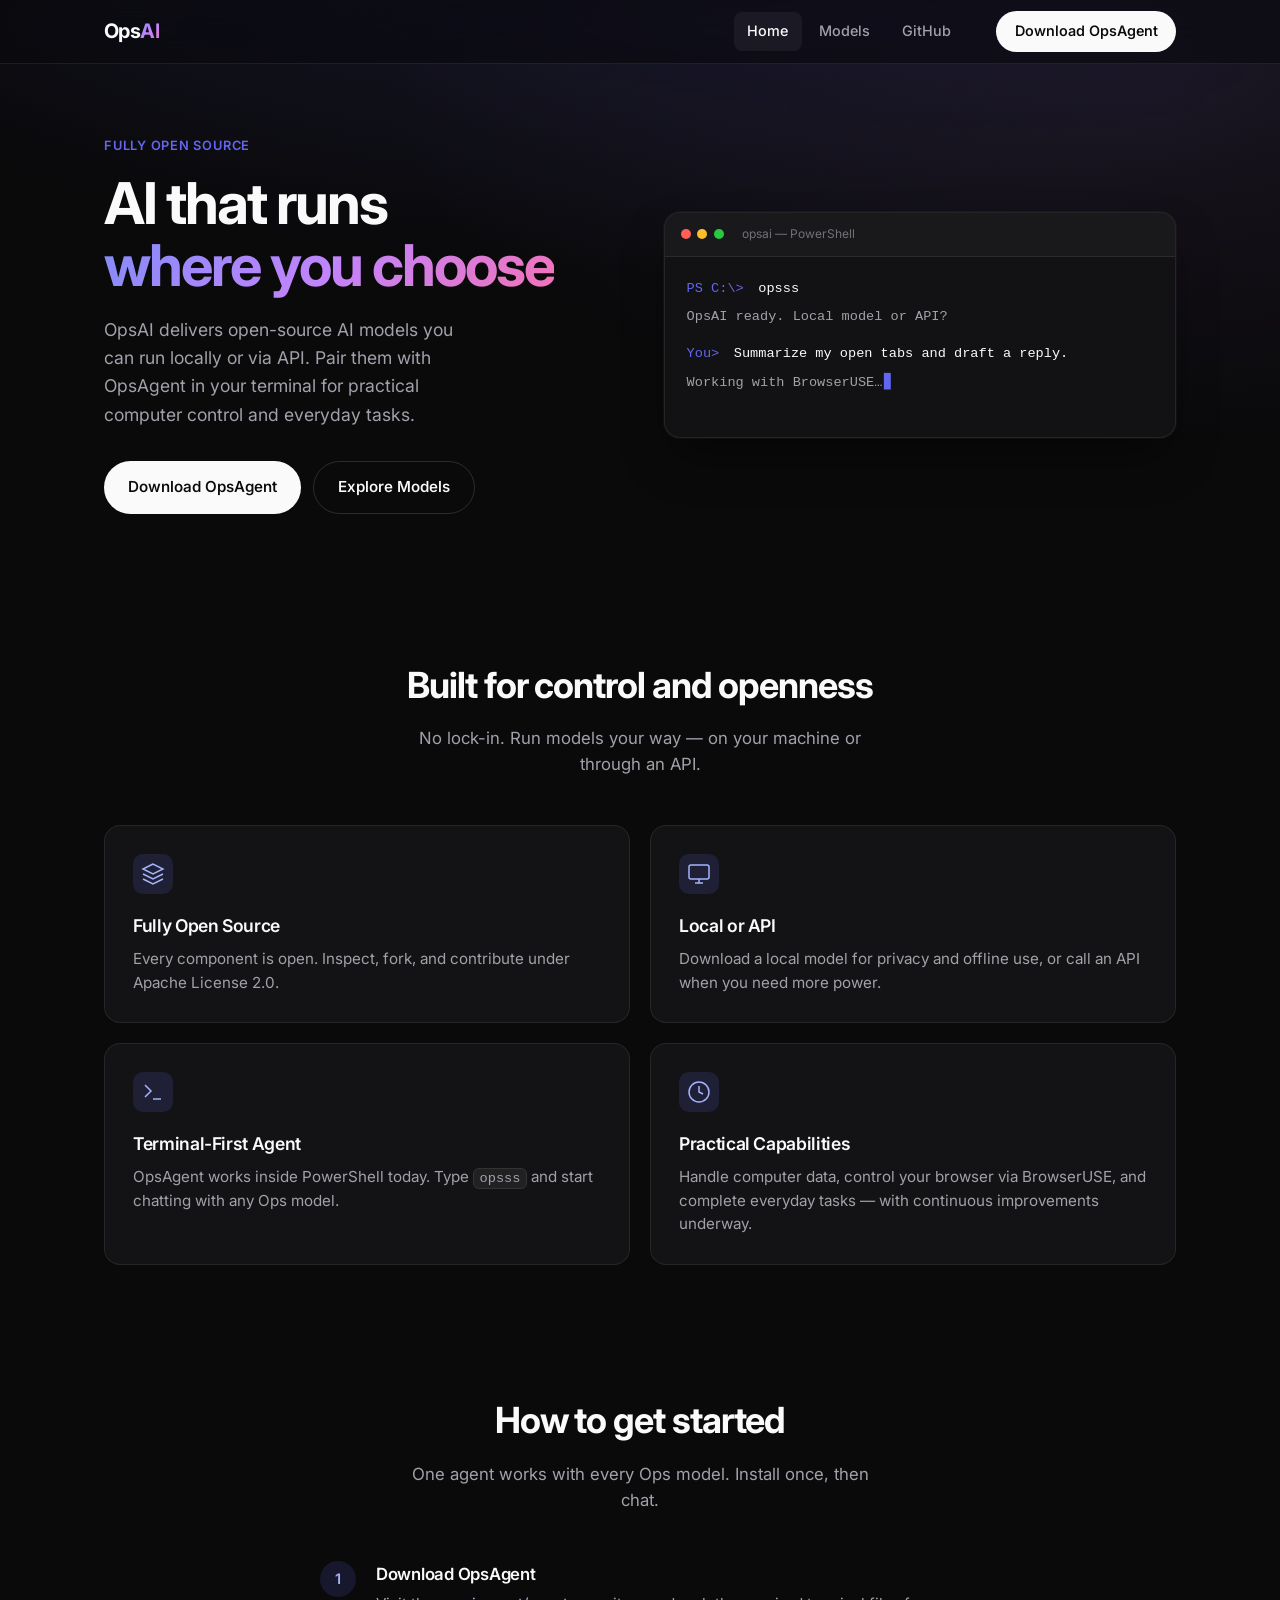
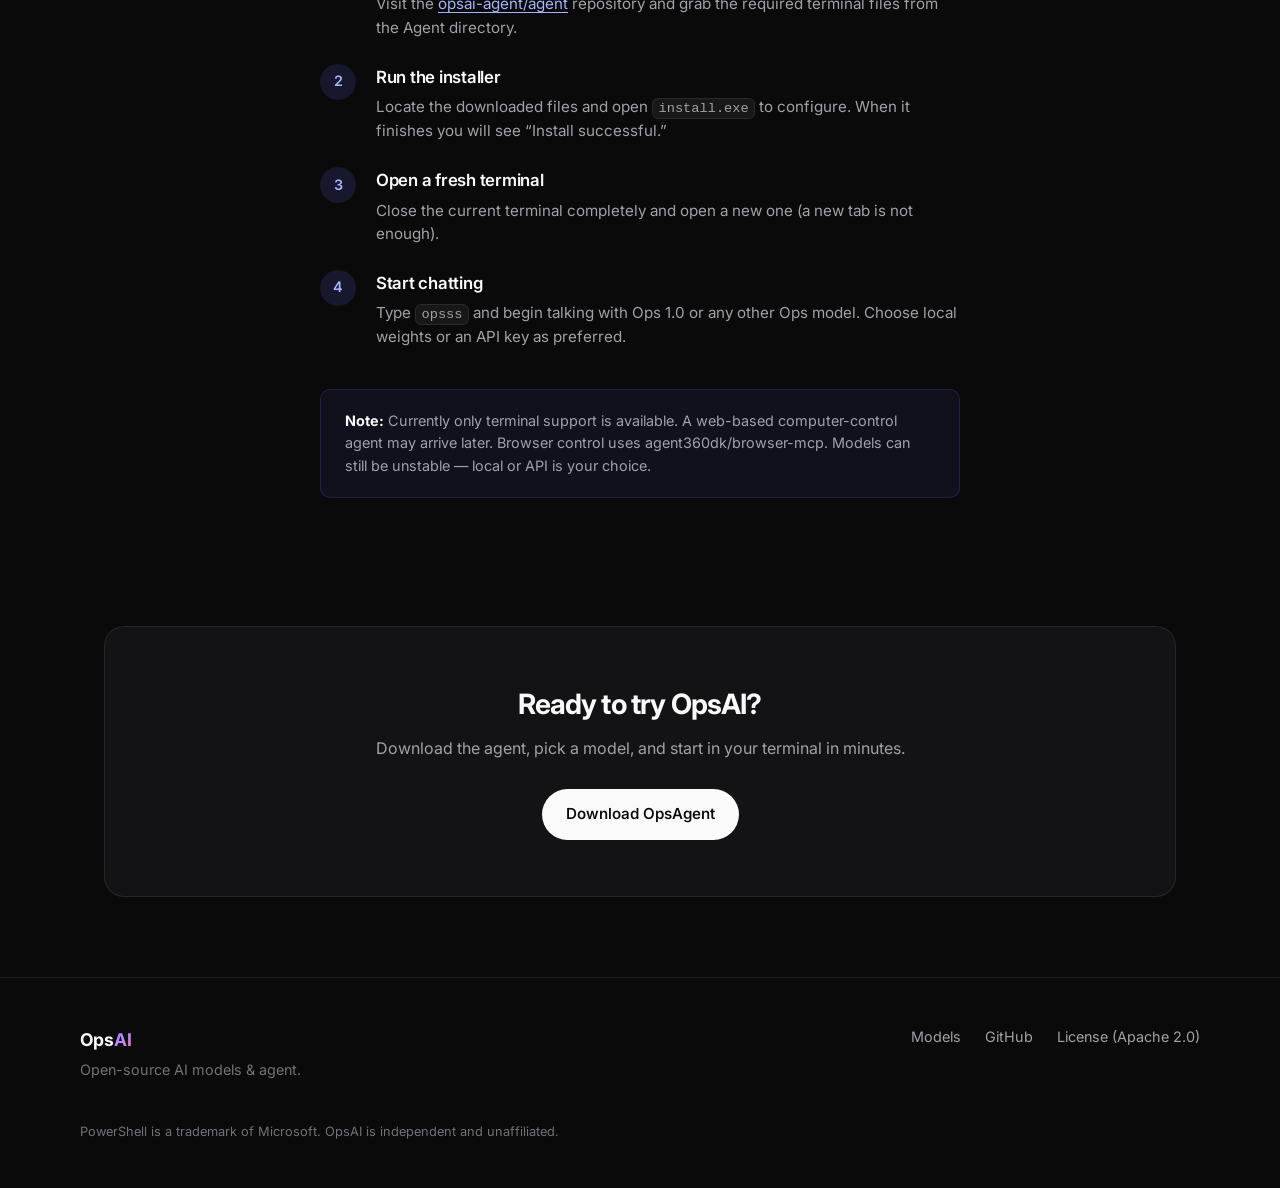
==== index.html @ 5560a883 "Initial OpsAI website: home, models, Apple/Emil design, purposeful animations" ====
<!DOCTYPE html>
<html lang="en">
<head>
  <meta charset="UTF-8">
  <meta name="viewport" content="width=device-width, initial-scale=1.0">
  <title>OpsAI — Open-Source AI Models & Agent</title>
  <meta name="description" content="OpsAI is a fully open-source AI platform. Choose local models or API. Powered by OpsAgent for terminal-based AI assistance.">
  <link rel="stylesheet" href="styles.css">
  <link rel="preconnect" href="https://fonts.googleapis.com">
  <link rel="preconnect" href="https://fonts.gstatic.com" crossorigin>
  <link href="https://fonts.googleapis.com/css2?family=Inter:wght@400;500;600;700&display=swap" rel="stylesheet">
</head>
<body>
  <div class="bg-glow" aria-hidden="true"></div>

  <header class="nav">
    <div class="nav-inner">
      <a href="/" class="logo" aria-label="OpsAI Home">
        <span class="logo-mark">Ops</span><span class="logo-ai">AI</span>
      </a>
      <nav class="nav-links">
        <a href="/" class="nav-link active">Home</a>
        <a href="/model.html" class="nav-link">Models</a>
        <a href="https://github.com/opsai-agent/agent" class="nav-link" target="_blank" rel="noopener">GitHub</a>
      </nav>
      <a href="https://github.com/opsai-agent/agent/blob/main/Agent" class="btn btn-primary nav-cta" target="_blank" rel="noopener">
        Download OpsAgent
      </a>
    </div>
  </header>

  <main>
    <!-- Hero -->
    <section class="hero">
      <div class="hero-content">
        <p class="eyebrow reveal">Fully Open Source</p>
        <h1 class="hero-title reveal">
          AI that runs<br>
          <span class="gradient-text">where you choose</span>
        </h1>
        <p class="hero-sub reveal">
          OpsAI delivers open-source AI models you can run locally or via API.
          Pair them with OpsAgent in your terminal for practical computer control and everyday tasks.
        </p>
        <div class="hero-actions reveal">
          <a href="https://github.com/opsai-agent/agent/blob/main/Agent" class="btn btn-primary btn-lg" target="_blank" rel="noopener">
            Download OpsAgent
          </a>
          <a href="/model.html" class="btn btn-secondary btn-lg">
            Explore Models
          </a>
        </div>
      </div>
      <div class="hero-visual reveal" aria-hidden="true">
        <div class="terminal-window">
          <div class="terminal-bar">
            <span class="dot red"></span>
            <span class="dot yellow"></span>
            <span class="dot green"></span>
            <span class="terminal-title">opsai — PowerShell</span>
          </div>
          <div class="terminal-body">
            <p><span class="prompt">PS C:\></span> opsss</p>
            <p class="ai-line">OpsAI ready. Local model or API?</p>
            <p><span class="prompt">You></span> Summarize my open tabs and draft a reply.</p>
            <p class="ai-line typing">Working with BrowserUSE…</p>
          </div>
        </div>
      </div>
    </section>

    <!-- Features -->
    <section class="section features" id="features">
      <div class="section-header">
        <h2 class="section-title reveal">Built for control and openness</h2>
        <p class="section-sub reveal">No lock-in. Run models your way — on your machine or through an API.</p>
      </div>
      <div class="feature-grid">
        <article class="feature-card reveal">
          <div class="feature-icon">
            <svg width="24" height="24" viewBox="0 0 24 24" fill="none" stroke="currentColor" stroke-width="1.5">
              <path d="M12 2L2 7l10 5 10-5-10-5zM2 17l10 5 10-5M2 12l10 5 10-5"/>
            </svg>
          </div>
          <h3>Fully Open Source</h3>
          <p>Every component is open. Inspect, fork, and contribute under Apache License 2.0.</p>
        </article>
        <article class="feature-card reveal">
          <div class="feature-icon">
            <svg width="24" height="24" viewBox="0 0 24 24" fill="none" stroke="currentColor" stroke-width="1.5">
              <rect x="2" y="3" width="20" height="14" rx="2"/>
              <path d="M8 21h8M12 17v4"/>
            </svg>
          </div>
          <h3>Local or API</h3>
          <p>Download a local model for privacy and offline use, or call an API when you need more power.</p>
        </article>
        <article class="feature-card reveal">
          <div class="feature-icon">
            <svg width="24" height="24" viewBox="0 0 24 24" fill="none" stroke="currentColor" stroke-width="1.5">
              <path d="M4 17l6-6-6-6M12 19h8"/>
            </svg>
          </div>
          <h3>Terminal-First Agent</h3>
          <p>OpsAgent works inside PowerShell today. Type <code>opsss</code> and start chatting with any Ops model.</p>
        </article>
        <article class="feature-card reveal">
          <div class="feature-icon">
            <svg width="24" height="24" viewBox="0 0 24 24" fill="none" stroke="currentColor" stroke-width="1.5">
              <circle cx="12" cy="12" r="10"/>
              <path d="M12 6v6l4 2"/>
            </svg>
          </div>
          <h3>Practical Capabilities</h3>
          <p>Handle computer data, control your browser via BrowserUSE, and complete everyday tasks — with continuous improvements underway.</p>
        </article>
      </div>
    </section>

    <!-- How to use -->
    <section class="section how" id="how">
      <div class="section-header">
        <h2 class="section-title reveal">How to get started</h2>
        <p class="section-sub reveal">One agent works with every Ops model. Install once, then chat.</p>
      </div>
      <ol class="steps">
        <li class="step reveal">
          <span class="step-num">1</span>
          <div class="step-body">
            <h3>Download OpsAgent</h3>
            <p>Visit the <a href="https://github.com/opsai-agent/agent" target="_blank" rel="noopener">opsai-agent/agent</a> repository and grab the required terminal files from the Agent directory.</p>
          </div>
        </li>
        <li class="step reveal">
          <span class="step-num">2</span>
          <div class="step-body">
            <h3>Run the installer</h3>
            <p>Locate the downloaded files and open <code>install.exe</code> to configure. When it finishes you will see “Install successful.”</p>
          </div>
        </li>
        <li class="step reveal">
          <span class="step-num">3</span>
          <div class="step-body">
            <h3>Open a fresh terminal</h3>
            <p>Close the current terminal completely and open a new one (a new tab is not enough).</p>
          </div>
        </li>
        <li class="step reveal">
          <span class="step-num">4</span>
          <div class="step-body">
            <h3>Start chatting</h3>
            <p>Type <code>opsss</code> and begin talking with Ops 1.0 or any other Ops model. Choose local weights or an API key as preferred.</p>
          </div>
        </li>
      </ol>
      <div class="notice reveal">
        <p><strong>Note:</strong> Currently only terminal support is available. A web-based computer-control agent may arrive later. Browser control uses agent360dk/browser-mcp. Models can still be unstable — local or API is your choice.</p>
      </div>
    </section>

    <!-- CTA -->
    <section class="section cta-section">
      <div class="cta-card reveal">
        <h2>Ready to try OpsAI?</h2>
        <p>Download the agent, pick a model, and start in your terminal in minutes.</p>
        <a href="https://github.com/opsai-agent/agent/blob/main/Agent" class="btn btn-primary btn-lg" target="_blank" rel="noopener">
          Download OpsAgent
        </a>
      </div>
    </section>
  </main>

  <footer class="footer">
    <div class="footer-inner">
      <div class="footer-brand">
        <span class="logo-mark">Ops</span><span class="logo-ai">AI</span>
        <p>Open-source AI models & agent.</p>
      </div>
      <div class="footer-links">
        <a href="/model.html">Models</a>
        <a href="https://github.com/opsai-agent/agent" target="_blank" rel="noopener">GitHub</a>
        <a href="https://github.com/opsai-agent/agent" target="_blank" rel="noopener">License (Apache 2.0)</a>
      </div>
      <p class="footer-note">PowerShell is a trademark of Microsoft. OpsAI is independent and unaffiliated.</p>
    </div>
  </footer>

  <script src="script.js"></script>
</body>
</html>
---- styles.css ----
/* OpsAI — Design tokens & base
   Apple-inspired materials, Emil Kowalski motion rules, purposeful animation only */

:root {
  --bg: #0a0a0b;
  --bg-elevated: #121214;
  --bg-card: rgba(24, 24, 27, 0.72);
  --border: rgba(255, 255, 255, 0.08);
  --border-strong: rgba(255, 255, 255, 0.14);
  --text: #fafafa;
  --text-secondary: #a1a1aa;
  --text-muted: #71717a;
  --accent: #6366f1;
  --accent-soft: rgba(99, 102, 241, 0.15);
  --gradient: linear-gradient(135deg, #818cf8 0%, #c084fc 50%, #f472b6 100%);
  --ease-out: cubic-bezier(0.23, 1, 0.32, 1);
  --ease-in-out: cubic-bezier(0.77, 0, 0.175, 1);
  --radius: 16px;
  --radius-sm: 10px;
  --nav-height: 64px;
  --font: "Inter", system-ui, -apple-system, BlinkMacSystemFont, "Segoe UI", sans-serif;
}

*,
*::before,
*::after {
  box-sizing: border-box;
  margin: 0;
  padding: 0;
}

html {
  scroll-behavior: smooth;
}

@media (prefers-reduced-motion: reduce) {
  html {
    scroll-behavior: auto;
  }
}

body {
  font-family: var(--font);
  background: var(--bg);
  color: var(--text);
  line-height: 1.55;
  -webkit-font-smoothing: antialiased;
  min-height: 100vh;
  overflow-x: hidden;
}

/* Subtle ambient glow — decorative, no motion */
.bg-glow {
  position: fixed;
  inset: 0;
  pointer-events: none;
  z-index: 0;
  background:
    radial-gradient(ellipse 80% 50% at 50% -20%, rgba(99, 102, 241, 0.18), transparent),
    radial-gradient(ellipse 60% 40% at 90% 10%, rgba(192, 132, 252, 0.08), transparent);
}

a {
  color: inherit;
  text-decoration: none;
}

code {
  font-family: ui-monospace, "SF Mono", Menlo, Monaco, Consolas, monospace;
  font-size: 0.9em;
  background: rgba(255, 255, 255, 0.06);
  padding: 0.15em 0.4em;
  border-radius: 6px;
  border: 1px solid var(--border);
}

/* ——— Nav ——— */
.nav {
  position: sticky;
  top: 0;
  z-index: 100;
  height: var(--nav-height);
  background: rgba(10, 10, 11, 0.65);
  backdrop-filter: blur(20px) saturate(180%);
  -webkit-backdrop-filter: blur(20px) saturate(180%);
  border-bottom: 1px solid var(--border);
}

.nav-inner {
  max-width: 1120px;
  margin: 0 auto;
  padding: 0 1.5rem;
  height: 100%;
  display: flex;
  align-items: center;
  gap: 2rem;
}

.logo {
  display: flex;
  align-items: baseline;
  font-weight: 700;
  font-size: 1.25rem;
  letter-spacing: -0.03em;
  flex-shrink: 0;
}

.logo-mark {
  color: var(--text);
}

.logo-ai {
  background: var(--gradient);
  -webkit-background-clip: text;
  background-clip: text;
  color: transparent;
}

.nav-links {
  display: flex;
  gap: 0.25rem;
  margin-left: auto;
}

.nav-link {
  padding: 0.5rem 0.85rem;
  font-size: 0.9rem;
  font-weight: 500;
  color: var(--text-secondary);
  border-radius: 8px;
  transition: color 160ms var(--ease-out), background 160ms var(--ease-out);
}

.nav-link:hover,
.nav-link.active {
  color: var(--text);
  background: rgba(255, 255, 255, 0.05);
}

.nav-cta {
  flex-shrink: 0;
}

@media (max-width: 720px) {
  .nav-links {
    display: none;
  }
}

/* ——— Buttons ——— */
.btn {
  display: inline-flex;
  align-items: center;
  justify-content: center;
  gap: 0.5rem;
  font-family: inherit;
  font-weight: 560;
  font-size: 0.9rem;
  padding: 0.6rem 1.15rem;
  border-radius: 999px;
  border: none;
  cursor: pointer;
  transition: transform 140ms var(--ease-out), background 160ms var(--ease-out), box-shadow 160ms var(--ease-out);
}

.btn:active {
  transform: scale(0.97);
}

.btn-primary {
  background: var(--text);
  color: var(--bg);
}

.btn-primary:hover {
  background: #e4e4e7;
  box-shadow: 0 0 0 1px rgba(255, 255, 255, 0.1);
}

.btn-secondary {
  background: transparent;
  color: var(--text);
  border: 1px solid var(--border-strong);
}

.btn-secondary:hover {
  background: rgba(255, 255, 255, 0.05);
  border-color: rgba(255, 255, 255, 0.22);
}

.btn-lg {
  padding: 0.85rem 1.5rem;
  font-size: 0.95rem;
}

@media (hover: hover) and (pointer: fine) {
  .btn-primary:hover {
    transform: translateY(-1px);
  }
  .btn-primary:active {
    transform: scale(0.97) translateY(0);
  }
}

/* ——— Hero ——— */
.hero {
  position: relative;
  z-index: 1;
  max-width: 1120px;
  margin: 0 auto;
  padding: 4.5rem 1.5rem 5rem;
  display: grid;
  grid-template-columns: 1fr 1fr;
  gap: 3rem;
  align-items: center;
}

@media (max-width: 900px) {
  .hero {
    grid-template-columns: 1fr;
    padding-top: 3rem;
  }
  .hero-visual {
    order: -1;
  }
}

.eyebrow {
  font-size: 0.8rem;
  font-weight: 600;
  letter-spacing: 0.06em;
  text-transform: uppercase;
  color: var(--accent);
  margin-bottom: 1rem;
}

.hero-title {
  font-size: clamp(2.4rem, 5vw, 3.6rem);
  font-weight: 700;
  line-height: 1.08;
  letter-spacing: -0.035em;
  margin-bottom: 1.25rem;
}

.gradient-text {
  background: var(--gradient);
  -webkit-background-clip: text;
  background-clip: text;
  color: transparent;
}

.hero-sub {
  font-size: 1.1rem;
  color: var(--text-secondary);
  max-width: 34ch;
  margin-bottom: 2rem;
  line-height: 1.6;
}

.hero-actions {
  display: flex;
  flex-wrap: wrap;
  gap: 0.75rem;
}

/* Terminal mock — static, no loop animation (avoid constant motion) */
.terminal-window {
  background: var(--bg-elevated);
  border: 1px solid var(--border);
  border-radius: var(--radius);
  overflow: hidden;
  box-shadow:
    0 0 0 1px rgba(255, 255, 255, 0.03),
    0 24px 48px -12px rgba(0, 0, 0, 0.5);
}

.terminal-bar {
  display: flex;
  align-items: center;
  gap: 0.4rem;
  padding: 0.75rem 1rem;
  background: rgba(255, 255, 255, 0.03);
  border-bottom: 1px solid var(--border);
}

.dot {
  width: 10px;
  height: 10px;
  border-radius: 50%;
}
.dot.red { background: #ff5f57; }
.dot.yellow { background: #febc2e; }
.dot.green { background: #28c840; }

.terminal-title {
  margin-left: 0.75rem;
  font-size: 0.75rem;
  color: var(--text-muted);
}

.terminal-body {
  padding: 1.25rem 1.35rem;
  font-family: ui-monospace, "SF Mono", Menlo, monospace;
  font-size: 0.85rem;
  line-height: 1.7;
  min-height: 180px;
}

.prompt {
  color: var(--accent);
  margin-right: 0.4rem;
}

.ai-line {
  color: var(--text-secondary);
  margin: 0.35rem 0 0.85rem;
}

.typing::after {
  content: "▋";
  animation: blink 1.1s step-end infinite;
  color: var(--accent);
  margin-left: 2px;
}

@keyframes blink {
  50% { opacity: 0; }
}

@media (prefers-reduced-motion: reduce) {
  .typing::after {
    animation: none;
    opacity: 0.6;
  }
}

/* ——— Sections ——— */
.section {
  position: relative;
  z-index: 1;
  max-width: 1120px;
  margin: 0 auto;
  padding: 4rem 1.5rem;
}

.section-header {
  text-align: center;
  margin-bottom: 3rem;
}

.section-title {
  font-size: clamp(1.75rem, 3vw, 2.25rem);
  font-weight: 700;
  letter-spacing: -0.03em;
  margin-bottom: 0.75rem;
}

.section-sub {
  color: var(--text-secondary);
  font-size: 1.05rem;
  max-width: 42ch;
  margin: 0 auto;
}

/* Features */
.feature-grid {
  display: grid;
  grid-template-columns: repeat(2, 1fr);
  gap: 1.25rem;
}

@media (max-width: 700px) {
  .feature-grid {
    grid-template-columns: 1fr;
  }
}

.feature-card {
  background: var(--bg-card);
  backdrop-filter: blur(12px);
  -webkit-backdrop-filter: blur(12px);
  border: 1px solid var(--border);
  border-radius: var(--radius);
  padding: 1.75rem;
  transition: border-color 200ms var(--ease-out), transform 200ms var(--ease-out);
}

@media (hover: hover) and (pointer: fine) {
  .feature-card:hover {
    border-color: var(--border-strong);
    transform: translateY(-2px);
  }
}

.feature-icon {
  width: 40px;
  height: 40px;
  display: flex;
  align-items: center;
  justify-content: center;
  background: var(--accent-soft);
  color: #a5b4fc;
  border-radius: 10px;
  margin-bottom: 1.1rem;
}

.feature-card h3 {
  font-size: 1.1rem;
  font-weight: 600;
  letter-spacing: -0.02em;
  margin-bottom: 0.5rem;
}

.feature-card p {
  color: var(--text-secondary);
  font-size: 0.95rem;
  line-height: 1.55;
}

/* Steps */
.steps {
  list-style: none;
  display: flex;
  flex-direction: column;
  gap: 1.5rem;
  max-width: 640px;
  margin: 0 auto;
}

.step {
  display: flex;
  gap: 1.25rem;
  align-items: flex-start;
}

.step-num {
  flex-shrink: 0;
  width: 36px;
  height: 36px;
  display: flex;
  align-items: center;
  justify-content: center;
  font-weight: 600;
  font-size: 0.9rem;
  background: var(--accent-soft);
  color: #a5b4fc;
  border-radius: 50%;
}

.step-body h3 {
  font-size: 1.05rem;
  font-weight: 600;
  margin-bottom: 0.35rem;
  letter-spacing: -0.015em;
}

.step-body p {
  color: var(--text-secondary);
  font-size: 0.95rem;
}

.step-body a {
  color: #a5b4fc;
  text-decoration: underline;
  text-underline-offset: 3px;
}

.notice {
  max-width: 640px;
  margin: 2.5rem auto 0;
  padding: 1.25rem 1.5rem;
  background: rgba(99, 102, 241, 0.08);
  border: 1px solid rgba(99, 102, 241, 0.2);
  border-radius: var(--radius-sm);
  font-size: 0.9rem;
  color: var(--text-secondary);
  line-height: 1.55;
}

.notice strong {
  color: var(--text);
}

/* CTA */
.cta-section {
  padding-bottom: 5rem;
}

.cta-card {
  text-align: center;
  padding: 3.5rem 2rem;
  background: var(--bg-card);
  border: 1px solid var(--border);
  border-radius: calc(var(--radius) + 4px);
  backdrop-filter: blur(16px);
}

.cta-card h2 {
  font-size: 1.75rem;
  font-weight: 700;
  letter-spacing: -0.03em;
  margin-bottom: 0.6rem;
}

.cta-card p {
  color: var(--text-secondary);
  margin-bottom: 1.75rem;
}

/* ——— Models page ——— */
.page-hero {
  position: relative;
  z-index: 1;
  max-width: 1120px;
  margin: 0 auto;
  padding: 4rem 1.5rem 2rem;
  text-align: center;
}

.page-title {
  font-size: clamp(2.2rem, 4vw, 3rem);
  font-weight: 700;
  letter-spacing: -0.035em;
  margin-bottom: 0.85rem;
}

.page-sub {
  color: var(--text-secondary);
  font-size: 1.1rem;
  max-width: 40ch;
  margin: 0 auto;
}

.models-section {
  padding-top: 1rem;
}

.model-grid {
  display: grid;
  grid-template-columns: repeat(2, 1fr);
  gap: 1.5rem;
}

@media (max-width: 700px) {
  .model-grid {
    grid-template-columns: 1fr;
  }
}

.model-card {
  position: relative;
  background: var(--bg-card);
  border: 1px solid var(--border);
  border-radius: var(--radius);
  padding: 2rem;
  display: flex;
  flex-direction: column;
  gap: 1rem;
  transition: border-color 200ms var(--ease-out), transform 200ms var(--ease-out);
}

@media (hover: hover) and (pointer: fine) {
  .model-card:hover {
    border-color: var(--border-strong);
    transform: translateY(-3px);
  }
}

.model-badge {
  position: absolute;
  top: 1.25rem;
  right: 1.25rem;
  font-size: 0.7rem;
  font-weight: 600;
  letter-spacing: 0.04em;
  text-transform: uppercase;
  padding: 0.3rem 0.65rem;
  background: var(--accent-soft);
  color: #a5b4fc;
  border-radius: 999px;
}

.model-card h2 {
  font-size: 1.4rem;
  font-weight: 700;
  letter-spacing: -0.025em;
}

.model-desc {
  color: var(--text-secondary);
  font-size: 0.95rem;
  line-height: 1.55;
  flex: 1;
}

.model-meta {
  list-style: none;
  display: flex;
  flex-wrap: wrap;
  gap: 0.5rem;
  margin-bottom: 0.5rem;
}

.model-meta li {
  font-size: 0.8rem;
  color: var(--text-muted);
  padding: 0.25rem 0.6rem;
  background: rgba(255, 255, 255, 0.04);
  border-radius: 6px;
  border: 1px solid var(--border);
}

.model-card .btn {
  align-self: flex-start;
}

/* ——— Footer ——— */
.footer {
  position: relative;
  z-index: 1;
  border-top: 1px solid var(--border);
  padding: 3rem 1.5rem;
}

.footer-inner {
  max-width: 1120px;
  margin: 0 auto;
  display: flex;
  flex-wrap: wrap;
  gap: 2rem;
  align-items: flex-start;
  justify-content: space-between;
}

.footer-brand .logo-mark,
.footer-brand .logo-ai {
  font-weight: 700;
  font-size: 1.1rem;
}

.footer-brand p {
  margin-top: 0.4rem;
  font-size: 0.9rem;
  color: var(--text-muted);
}

.footer-links {
  display: flex;
  gap: 1.5rem;
  flex-wrap: wrap;
}

.footer-links a {
  font-size: 0.9rem;
  color: var(--text-secondary);
  transition: color 150ms var(--ease-out);
}

.footer-links a:hover {
  color: var(--text);
}

.footer-note {
  width: 100%;
  font-size: 0.8rem;
  color: var(--text-muted);
  margin-top: 0.5rem;
}

/* ——— Reveal (scroll) ——— */
.reveal {
  opacity: 0;
  transform: translateY(12px);
  transition: opacity 500ms var(--ease-out), transform 500ms var(--ease-out);
}

.reveal.is-visible {
  opacity: 1;
  transform: translateY(0);
}

@media (prefers-reduced-motion: reduce) {
  .reveal {
    opacity: 1;
    transform: none;
    transition: opacity 200ms ease;
  }
}

/* Stagger children when parent is visible */
.feature-grid .reveal:nth-child(1) { transition-delay: 0ms; }
.feature-grid .reveal:nth-child(2) { transition-delay: 50ms; }
.feature-grid .reveal:nth-child(3) { transition-delay: 100ms; }
.feature-grid .reveal:nth-child(4) { transition-delay: 150ms; }

.steps .reveal:nth-child(1) { transition-delay: 0ms; }
.steps .reveal:nth-child(2) { transition-delay: 40ms; }
.steps .reveal:nth-child(3) { transition-delay: 80ms; }
.steps .reveal:nth-child(4) { transition-delay: 120ms; }

.model-grid .reveal:nth-child(1) { transition-delay: 0ms; }
.model-grid .reveal:nth-child(2) { transition-delay: 60ms; }
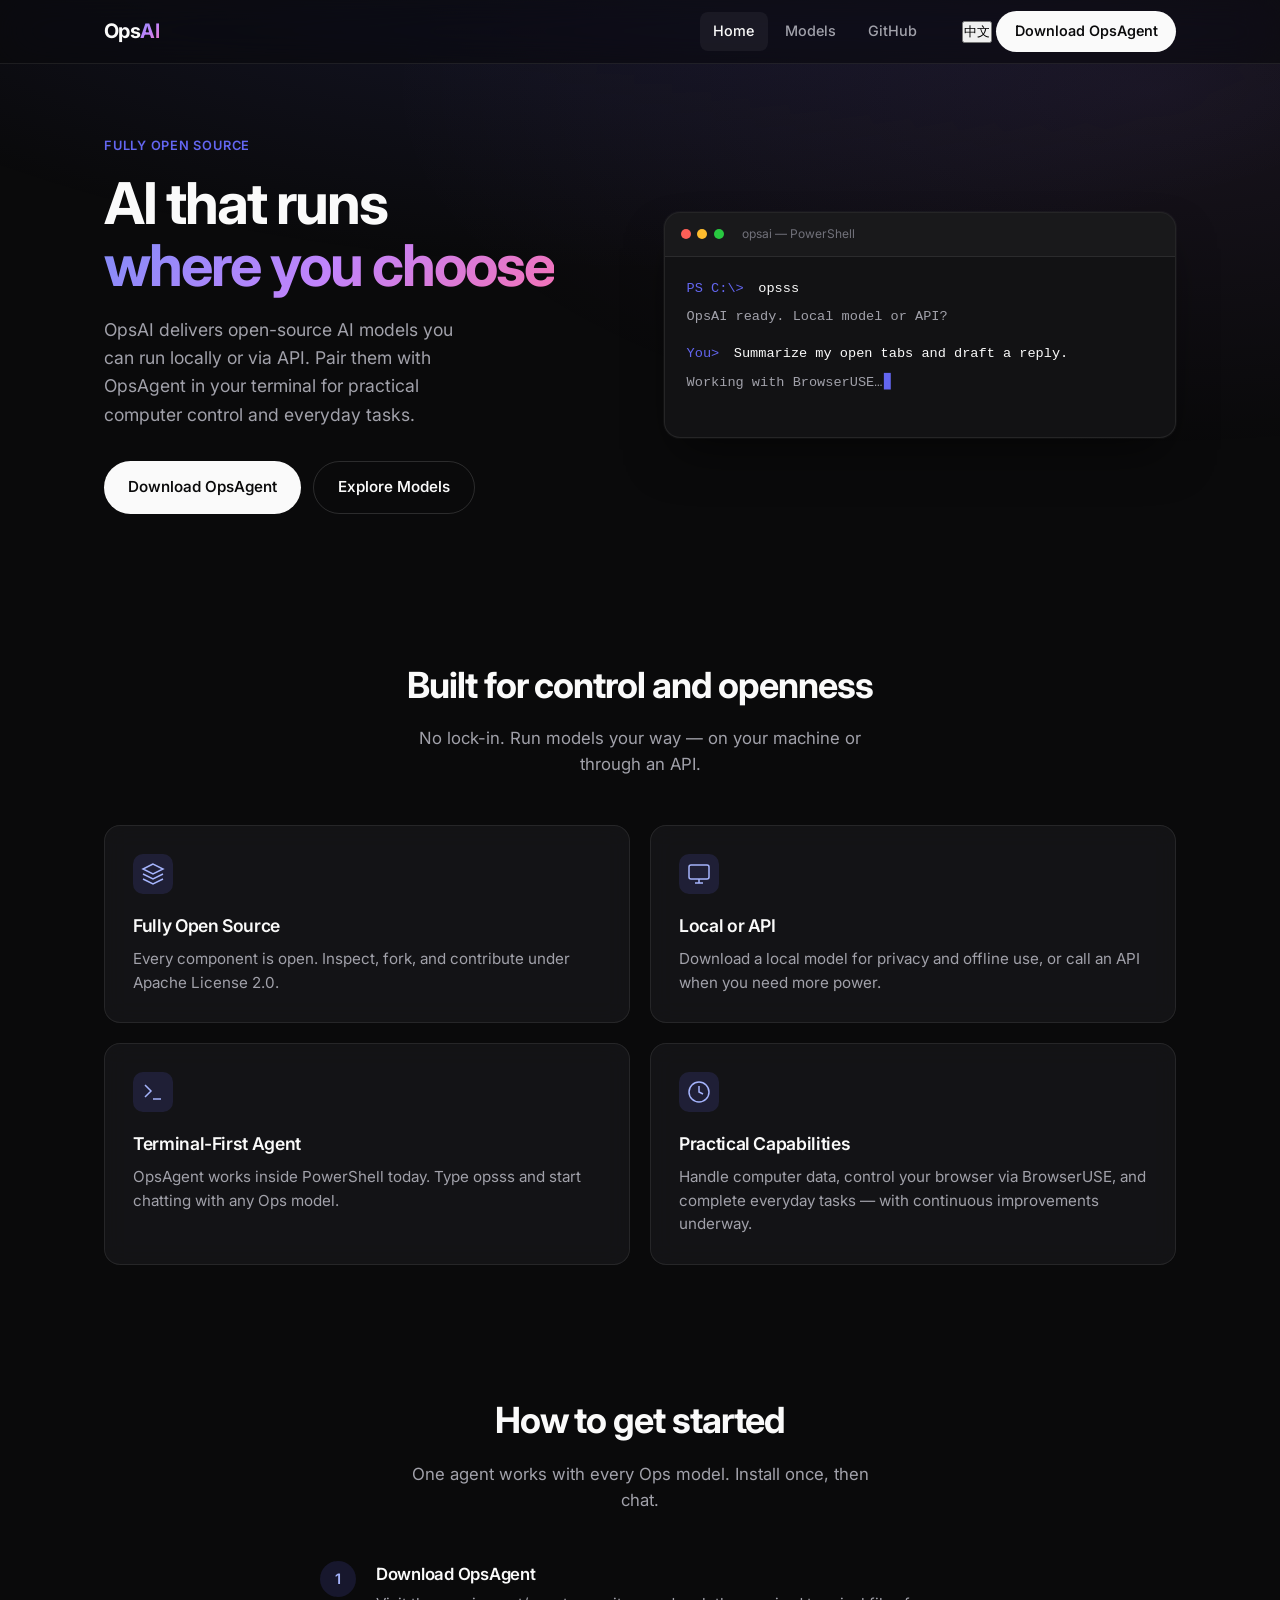
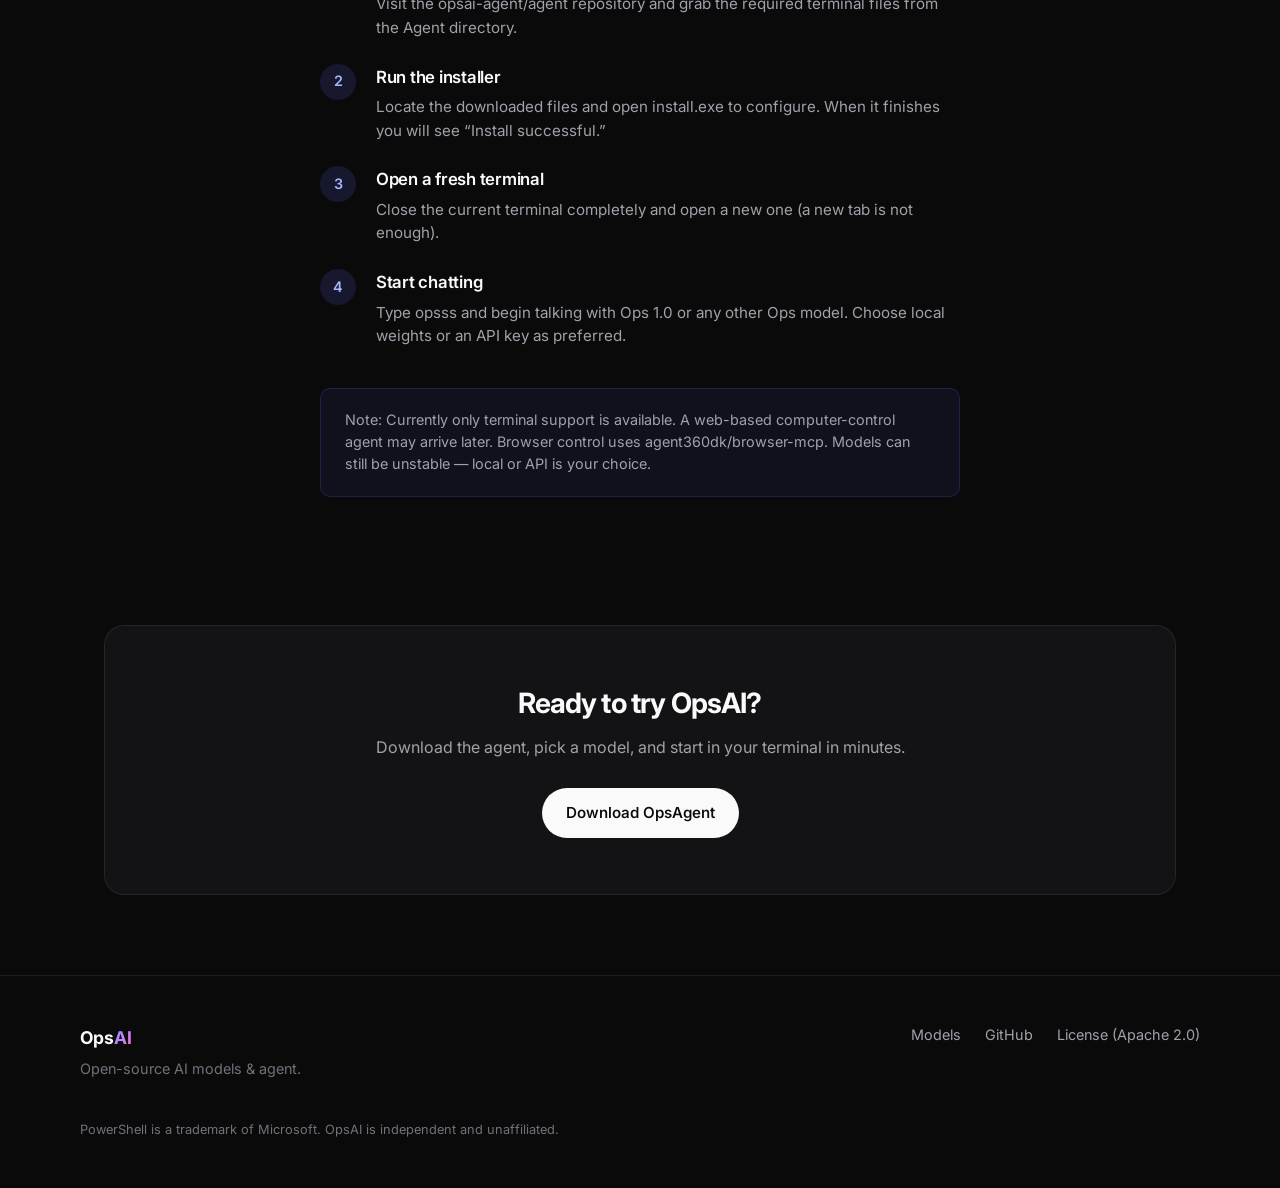
==== commit b2151250: "Full update: EN/ZH language switch, complete CSS and JS (fix production 404)" ====
--- a/index.html
+++ b/index.html
@@ -19,36 +19,33 @@
         <span class="logo-mark">Ops</span><span class="logo-ai">AI</span>
       </a>
       <nav class="nav-links">
-        <a href="/" class="nav-link active">Home</a>
-        <a href="/model.html" class="nav-link">Models</a>
-        <a href="https://github.com/opsai-agent/agent" class="nav-link" target="_blank" rel="noopener">GitHub</a>
+        <a href="/" class="nav-link active" data-i18n="nav.home">Home</a>
+        <a href="/model.html" class="nav-link" data-i18n="nav.models">Models</a>
+        <a href="https://github.com/opsai-agent/agent" class="nav-link" target="_blank" rel="noopener" data-i18n="nav.github">GitHub</a>
       </nav>
-      <a href="https://github.com/opsai-agent/agent/blob/main/Agent" class="btn btn-primary nav-cta" target="_blank" rel="noopener">
-        Download OpsAgent
-      </a>
+      <div class="nav-right">
+        <button type="button" id="lang-toggle" class="lang-btn" onclick="toggleOpsaiLang()" aria-label="Switch language">中文</button>
+        <a href="https://github.com/opsai-agent/agent/blob/main/Agent" class="btn btn-primary nav-cta" target="_blank" rel="noopener" data-i18n="nav.download">
+          Download OpsAgent
+        </a>
+      </div>
     </div>
   </header>
 
   <main>
-    <!-- Hero -->
     <section class="hero">
       <div class="hero-content">
-        <p class="eyebrow reveal">Fully Open Source</p>
+        <p class="eyebrow reveal" data-i18n="hero.eyebrow">Fully Open Source</p>
         <h1 class="hero-title reveal">
-          AI that runs<br>
-          <span class="gradient-text">where you choose</span>
+          <span data-i18n="hero.title.1">AI that runs</span><br>
+          <span class="gradient-text" data-i18n="hero.title.2">where you choose</span>
         </h1>
-        <p class="hero-sub reveal">
-          OpsAI delivers open-source AI models you can run locally or via API.
-          Pair them with OpsAgent in your terminal for practical computer control and everyday tasks.
+        <p class="hero-sub reveal" data-i18n="hero.sub">
+          OpsAI delivers open-source AI models you can run locally or via API. Pair them with OpsAgent in your terminal for practical computer control and everyday tasks.
         </p>
         <div class="hero-actions reveal">
-          <a href="https://github.com/opsai-agent/agent/blob/main/Agent" class="btn btn-primary btn-lg" target="_blank" rel="noopener">
-            Download OpsAgent
-          </a>
-          <a href="/model.html" class="btn btn-secondary btn-lg">
-            Explore Models
-          </a>
+          <a href="https://github.com/opsai-agent/agent/blob/main/Agent" class="btn btn-primary btn-lg" target="_blank" rel="noopener" data-i18n="hero.cta.download">Download OpsAgent</a>
+          <a href="/model.html" class="btn btn-secondary btn-lg" data-i18n="hero.cta.explore">Explore Models</a>
         </div>
       </div>
       <div class="hero-visual reveal" aria-hidden="true">
@@ -69,103 +66,88 @@
       </div>
     </section>
 
-    <!-- Features -->
     <section class="section features" id="features">
       <div class="section-header">
-        <h2 class="section-title reveal">Built for control and openness</h2>
-        <p class="section-sub reveal">No lock-in. Run models your way — on your machine or through an API.</p>
+        <h2 class="section-title reveal" data-i18n="features.title">Built for control and openness</h2>
+        <p class="section-sub reveal" data-i18n="features.sub">No lock-in. Run models your way — on your machine or through an API.</p>
       </div>
       <div class="feature-grid">
         <article class="feature-card reveal">
           <div class="feature-icon">
-            <svg width="24" height="24" viewBox="0 0 24 24" fill="none" stroke="currentColor" stroke-width="1.5">
-              <path d="M12 2L2 7l10 5 10-5-10-5zM2 17l10 5 10-5M2 12l10 5 10-5"/>
-            </svg>
+            <svg width="24" height="24" viewBox="0 0 24 24" fill="none" stroke="currentColor" stroke-width="1.5"><path d="M12 2L2 7l10 5 10-5-10-5zM2 17l10 5 10-5M2 12l10 5 10-5"/></svg>
           </div>
-          <h3>Fully Open Source</h3>
-          <p>Every component is open. Inspect, fork, and contribute under Apache License 2.0.</p>
+          <h3 data-i18n="feat1.title">Fully Open Source</h3>
+          <p data-i18n="feat1.desc">Every component is open. Inspect, fork, and contribute under Apache License 2.0.</p>
         </article>
         <article class="feature-card reveal">
           <div class="feature-icon">
-            <svg width="24" height="24" viewBox="0 0 24 24" fill="none" stroke="currentColor" stroke-width="1.5">
-              <rect x="2" y="3" width="20" height="14" rx="2"/>
-              <path d="M8 21h8M12 17v4"/>
-            </svg>
+            <svg width="24" height="24" viewBox="0 0 24 24" fill="none" stroke="currentColor" stroke-width="1.5"><rect x="2" y="3" width="20" height="14" rx="2"/><path d="M8 21h8M12 17v4"/></svg>
           </div>
-          <h3>Local or API</h3>
-          <p>Download a local model for privacy and offline use, or call an API when you need more power.</p>
+          <h3 data-i18n="feat2.title">Local or API</h3>
+          <p data-i18n="feat2.desc">Download a local model for privacy and offline use, or call an API when you need more power.</p>
         </article>
         <article class="feature-card reveal">
           <div class="feature-icon">
-            <svg width="24" height="24" viewBox="0 0 24 24" fill="none" stroke="currentColor" stroke-width="1.5">
-              <path d="M4 17l6-6-6-6M12 19h8"/>
-            </svg>
+            <svg width="24" height="24" viewBox="0 0 24 24" fill="none" stroke="currentColor" stroke-width="1.5"><path d="M4 17l6-6-6-6M12 19h8"/></svg>
           </div>
-          <h3>Terminal-First Agent</h3>
-          <p>OpsAgent works inside PowerShell today. Type <code>opsss</code> and start chatting with any Ops model.</p>
+          <h3 data-i18n="feat3.title">Terminal-First Agent</h3>
+          <p data-i18n="feat3.desc">OpsAgent works inside PowerShell today. Type opsss and start chatting with any Ops model.</p>
         </article>
         <article class="feature-card reveal">
           <div class="feature-icon">
-            <svg width="24" height="24" viewBox="0 0 24 24" fill="none" stroke="currentColor" stroke-width="1.5">
-              <circle cx="12" cy="12" r="10"/>
-              <path d="M12 6v6l4 2"/>
-            </svg>
+            <svg width="24" height="24" viewBox="0 0 24 24" fill="none" stroke="currentColor" stroke-width="1.5"><circle cx="12" cy="12" r="10"/><path d="M12 6v6l4 2"/></svg>
           </div>
-          <h3>Practical Capabilities</h3>
-          <p>Handle computer data, control your browser via BrowserUSE, and complete everyday tasks — with continuous improvements underway.</p>
+          <h3 data-i18n="feat4.title">Practical Capabilities</h3>
+          <p data-i18n="feat4.desc">Handle computer data, control your browser via BrowserUSE, and complete everyday tasks — with continuous improvements underway.</p>
         </article>
       </div>
     </section>
 
-    <!-- How to use -->
     <section class="section how" id="how">
       <div class="section-header">
-        <h2 class="section-title reveal">How to get started</h2>
-        <p class="section-sub reveal">One agent works with every Ops model. Install once, then chat.</p>
+        <h2 class="section-title reveal" data-i18n="how.title">How to get started</h2>
+        <p class="section-sub reveal" data-i18n="how.sub">One agent works with every Ops model. Install once, then chat.</p>
       </div>
       <ol class="steps">
         <li class="step reveal">
           <span class="step-num">1</span>
           <div class="step-body">
-            <h3>Download OpsAgent</h3>
-            <p>Visit the <a href="https://github.com/opsai-agent/agent" target="_blank" rel="noopener">opsai-agent/agent</a> repository and grab the required terminal files from the Agent directory.</p>
+            <h3 data-i18n="step1.title">Download OpsAgent</h3>
+            <p data-i18n="step1.desc">Visit the opsai-agent/agent repository and grab the required terminal files from the Agent directory.</p>
           </div>
         </li>
         <li class="step reveal">
           <span class="step-num">2</span>
           <div class="step-body">
-            <h3>Run the installer</h3>
-            <p>Locate the downloaded files and open <code>install.exe</code> to configure. When it finishes you will see “Install successful.”</p>
+            <h3 data-i18n="step2.title">Run the installer</h3>
+            <p data-i18n="step2.desc">Locate the downloaded files and open install.exe to configure. When it finishes you will see “Install successful.”</p>
           </div>
         </li>
         <li class="step reveal">
           <span class="step-num">3</span>
           <div class="step-body">
-            <h3>Open a fresh terminal</h3>
-            <p>Close the current terminal completely and open a new one (a new tab is not enough).</p>
+            <h3 data-i18n="step3.title">Open a fresh terminal</h3>
+            <p data-i18n="step3.desc">Close the current terminal completely and open a new one (a new tab is not enough).</p>
           </div>
         </li>
         <li class="step reveal">
           <span class="step-num">4</span>
           <div class="step-body">
-            <h3>Start chatting</h3>
-            <p>Type <code>opsss</code> and begin talking with Ops 1.0 or any other Ops model. Choose local weights or an API key as preferred.</p>
+            <h3 data-i18n="step4.title">Start chatting</h3>
+            <p data-i18n="step4.desc">Type opsss and begin talking with Ops 1.0 or any other Ops model. Choose local weights or an API key as preferred.</p>
           </div>
         </li>
       </ol>
       <div class="notice reveal">
-        <p><strong>Note:</strong> Currently only terminal support is available. A web-based computer-control agent may arrive later. Browser control uses agent360dk/browser-mcp. Models can still be unstable — local or API is your choice.</p>
+        <p data-i18n="how.note">Note: Currently only terminal support is available. A web-based computer-control agent may arrive later. Browser control uses agent360dk/browser-mcp. Models can still be unstable — local or API is your choice.</p>
       </div>
     </section>
 
-    <!-- CTA -->
     <section class="section cta-section">
       <div class="cta-card reveal">
-        <h2>Ready to try OpsAI?</h2>
-        <p>Download the agent, pick a model, and start in your terminal in minutes.</p>
-        <a href="https://github.com/opsai-agent/agent/blob/main/Agent" class="btn btn-primary btn-lg" target="_blank" rel="noopener">
-          Download OpsAgent
-        </a>
+        <h2 data-i18n="cta.title">Ready to try OpsAI?</h2>
+        <p data-i18n="cta.sub">Download the agent, pick a model, and start in your terminal in minutes.</p>
+        <a href="https://github.com/opsai-agent/agent/blob/main/Agent" class="btn btn-primary btn-lg" target="_blank" rel="noopener" data-i18n="cta.btn">Download OpsAgent</a>
       </div>
     </section>
   </main>
@@ -174,14 +156,14 @@
     <div class="footer-inner">
       <div class="footer-brand">
         <span class="logo-mark">Ops</span><span class="logo-ai">AI</span>
-        <p>Open-source AI models & agent.</p>
+        <p data-i18n="footer.tagline">Open-source AI models & agent.</p>
       </div>
       <div class="footer-links">
-        <a href="/model.html">Models</a>
-        <a href="https://github.com/opsai-agent/agent" target="_blank" rel="noopener">GitHub</a>
-        <a href="https://github.com/opsai-agent/agent" target="_blank" rel="noopener">License (Apache 2.0)</a>
+        <a href="/model.html" data-i18n="footer.models">Models</a>
+        <a href="https://github.com/opsai-agent/agent" target="_blank" rel="noopener" data-i18n="footer.github">GitHub</a>
+        <a href="https://github.com/opsai-agent/agent" target="_blank" rel="noopener" data-i18n="footer.license">License (Apache 2.0)</a>
       </div>
-      <p class="footer-note">PowerShell is a trademark of Microsoft. OpsAI is independent and unaffiliated.</p>
+      <p class="footer-note" data-i18n="footer.note">PowerShell is a trademark of Microsoft. OpsAI is independent and unaffiliated.</p>
     </div>
   </footer>
 
